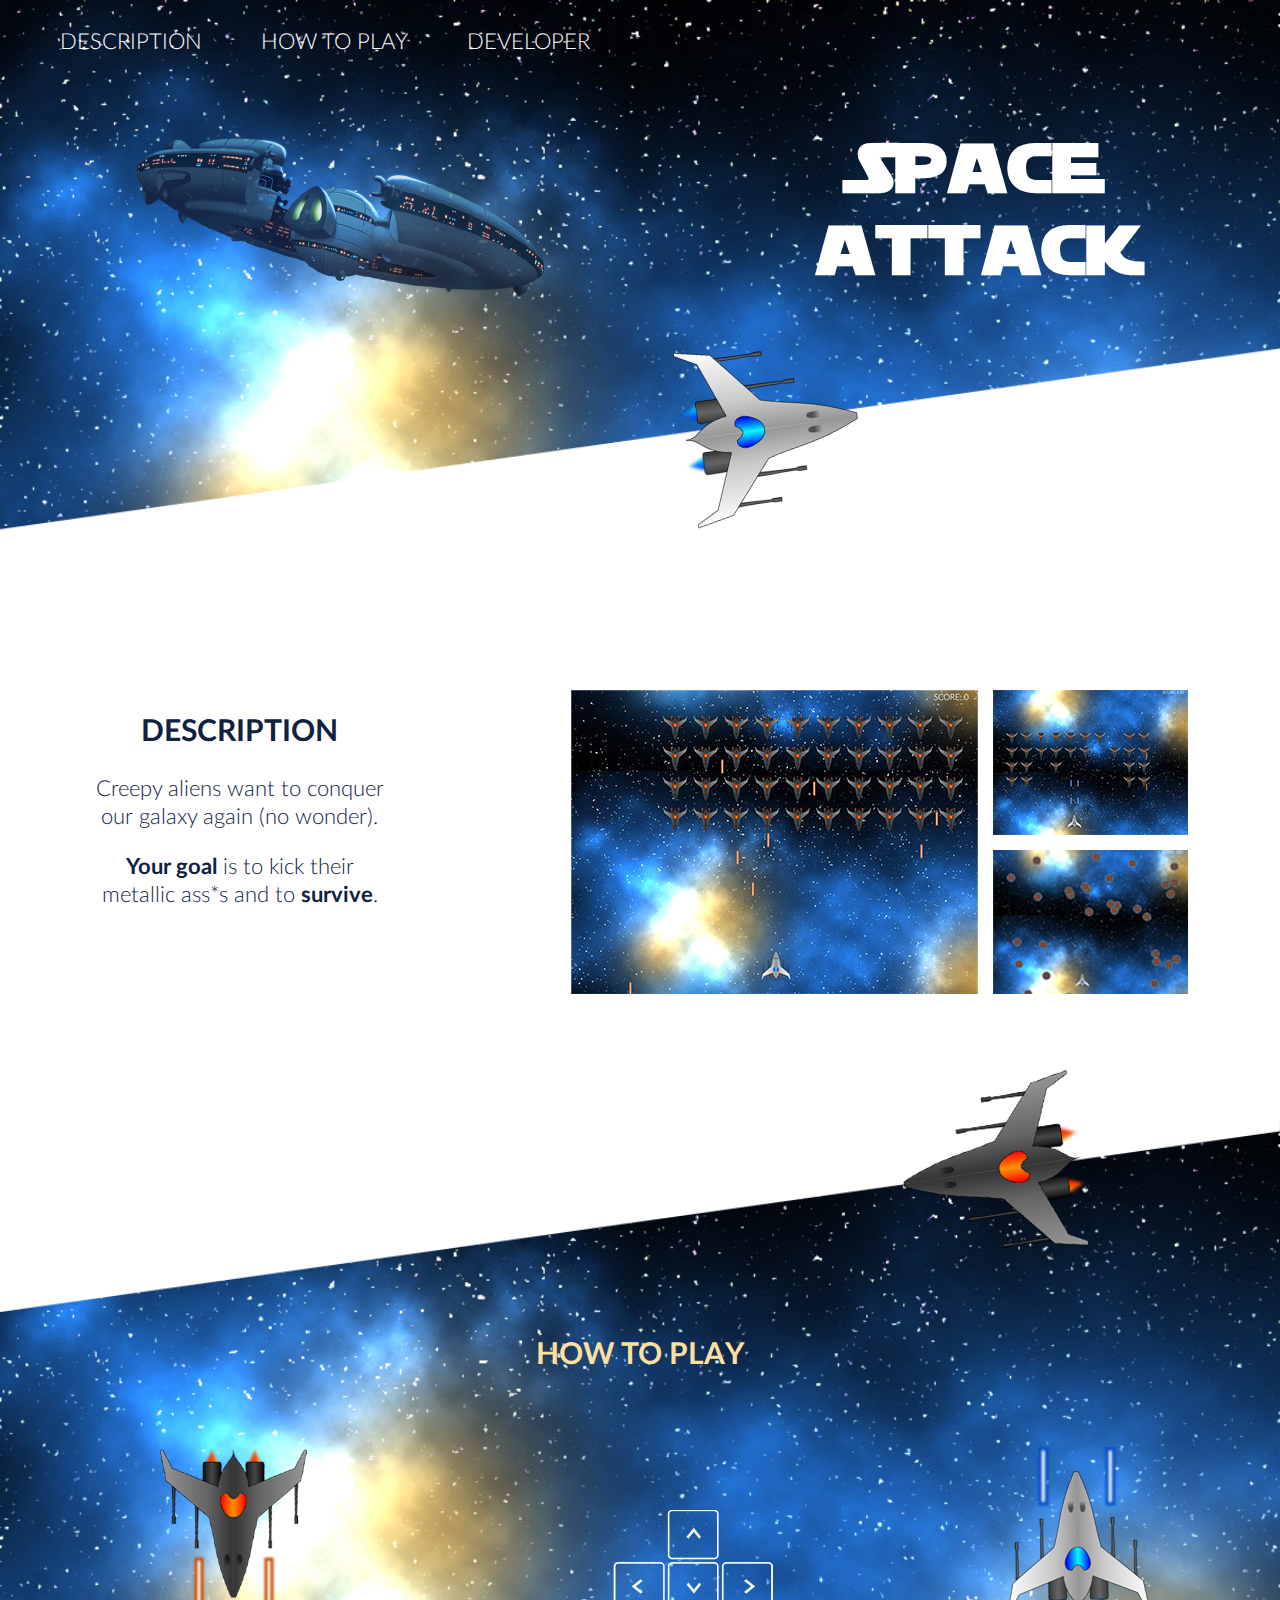
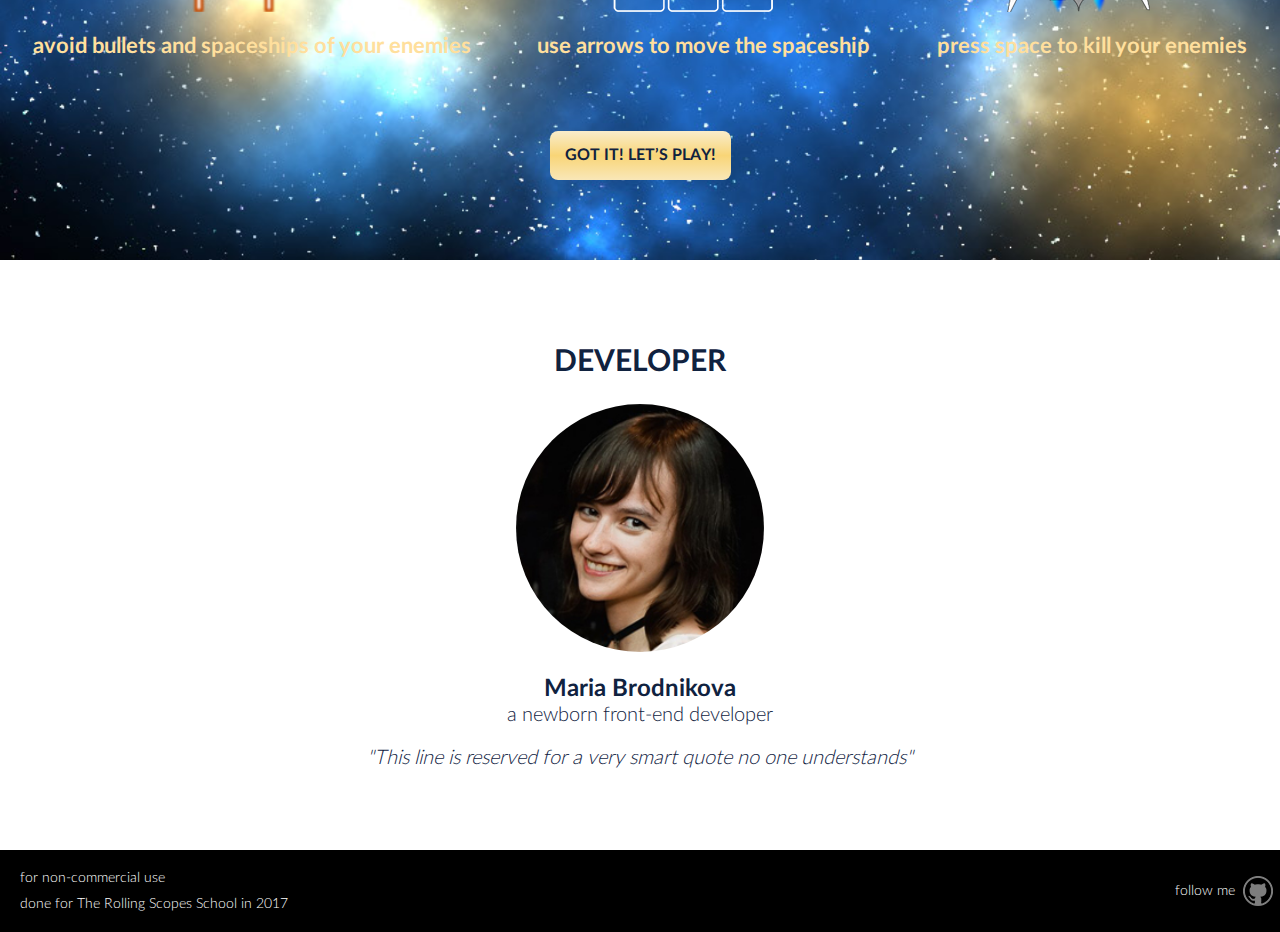
==== index.html @ 5ab7be12 "game demo" ====
<!DOCTYPE html>
<html lang="en">
    <head>
        <meta charset="UTF-8">
        <meta name="viewport"
              content="width=device-width, user-scalable=no, initial-scale=1.0, maximum-scale=1.0, minimum-scale=1.0">
        <meta http-equiv="X-UA-Compatible" content="ie=edge">
        <title>Space Attack</title>
        <link rel="stylesheet" href="css/normalize.css">
        <link rel="stylesheet" href="css/style-index.css">
    </head>
    <body>
        <div class="wrapper">
            <div class="content">
                <header class="main-header">
                    <nav class="main-navigation">
                        <ul class="main-menu-list">
                            <li class="menu-list-item"><a href="#descr">Description</a></li>
                            <li class="menu-list-item"><a href="#rules">How to play</a></li>
                            <li class="menu-list-item"><a href="#developer">Developer</a></li>
                        </ul>
                    </nav>

                    <section class="game-name">
                        <img class="alien-spaceship" src="img/spaceship-header.png" alt="Alien Spaceship">
                        <h1 class="main-caption">Space Attack</h1>
                    </section>
                    <span class="spaceship">spaceship</span>
                    <img class="header-diagonal" src="img/header-diagonal.png" alt="Header separator">
                </header>



                <main class="main-content">
                    <div id="descr" class="description">
                        <section class="description-section">
                            <h2 class="description-caption">Description</h2>
                            <p>Creepy aliens want to conquer our galaxy again (no wonder).</p>
                            <p><span class="goal">Your goal</span> is to kick their metallic ass*s and to <span class="survive">survive</span>.</p>
                        </section>
                        <div id="screenshots" class="game-screenshots">
                            <div class="screenshot main-screen" >
                                <img src="img/main-screenshot.jpg" alt="Screenshot">
                            </div>
                            <div class="flex-screenshots">
                                <div class="screenshot shooting-screen">
                                    <img src="img/shooting-screenshot.jpg" alt="Screenshot">
                                </div>
                                <div class="screenshot aliens-screen">
                                    <img src="img/aliens-screenshot.jpg" alt="Screenshot">
                                </div>
                            </div>
                        </div>
                        <div id="modal-screenshots" class="modal">
                            <div class="modal-content">
                                <button class="close-btn" type="button">Close</button>
                                <div class="slide main-slide visually-hidden">
                                    <img src="img/main-screenshot-large.jpg" alt="Screenshot">
                                </div>
                                <div class="slide shoot-slide visually-hidden">
                                    <img src="img/shooting-screenshot-large.jpg" alt="Screenshot">
                                </div>
                                <div class="slide aliens-slide visually-hidden">
                                    <img src="img/aliens-screenshot-large.jpg" alt="Screenshot">
                                </div>
                            </div>
                            <div class="img-prev">
                                <div class="column">
                                    <img class="main-demo" src="img/main-small.jpg" alt="Screenshot">
                                </div>
                                <div class="column">
                                    <img class="shoot-demo" src="img/shooting-screenshot.jpg" alt="Screenshot">
                                </div>
                                <div class="column">
                                    <img class="aliens-demo" src="img/aliens-screenshot.jpg" alt="Screenshot">
                                </div>
                            </div>
                        </div>
                    </div>

                    <div id="rules" class="game-rules">
                        <img class="rules-diagonal" src="img/rules-diagonal.png" alt="Separator">
                        <span class="enemy-ship">enemy</span>
                        <h2>How to play</h2>
                        <div class="rules">
                            <section class="rule rule-enemies">
                                <p class="img-caption enemies">avoid bullets and spaceships of your enemies</p>
                            </section>
                            <section class="rule rule-keys">
                                <p class="img-caption arrows">use arrows to move the spaceship</p>
                            </section>
                            <section class="rule rule-space">
                                <p class="img-caption space-key">press space to kill your enemies</p>
                            </section>
                        </div>
                        <a class="start-game" href="game.html">Got it! Let’s play!</a>
                    </div>

                    <div id="developer" class="developer-info">
                        <h2 class="developer-caption">Developer</h2>
                        <img class="developer-photo" src="img/developer.jpg" alt="Developer photo">
                        <p class="developer-name info">Maria Brodnikova</p>
                        <p class="developer-about info">a newborn front-end developer</p>
                        <p class="developer-quote info">"This line is reserved for a very smart quote no one understands"</p>
                    </div>
                </main>
            </div>
            <div class="footer">
                <footer class="main-footer">
                    <div>
                        <p class="notification">for non-commercial use</p>
                        <p class="school">done for <a class="rsschool-link" href="https://school.rollingscopes.com/">The Rolling Scopes School</a> in 2017</p>
                    </div>
                    <p class="github-link">follow me<span><a class="developer-link" href="https://github.com/broshkabro">GitHub</a></span></p>
                </footer>
            </div>
        </div>
        <script src="js/img-gallery.js"></script>
    </body>
</html>
---- css/style-index.css ----
@import url("variables.css");
@import url("font-style.css");
@import url("index-body.css");
@import url("index-header.css");
@import url("index-nav.css");
@import url("index-game-name.css");
@import url("description.css");
@import url("image-gallery.css");
@import url("gallery-btns.css");
@import url("game-rules.css");
@import url("developer.css");
@import url("main-footer.css");
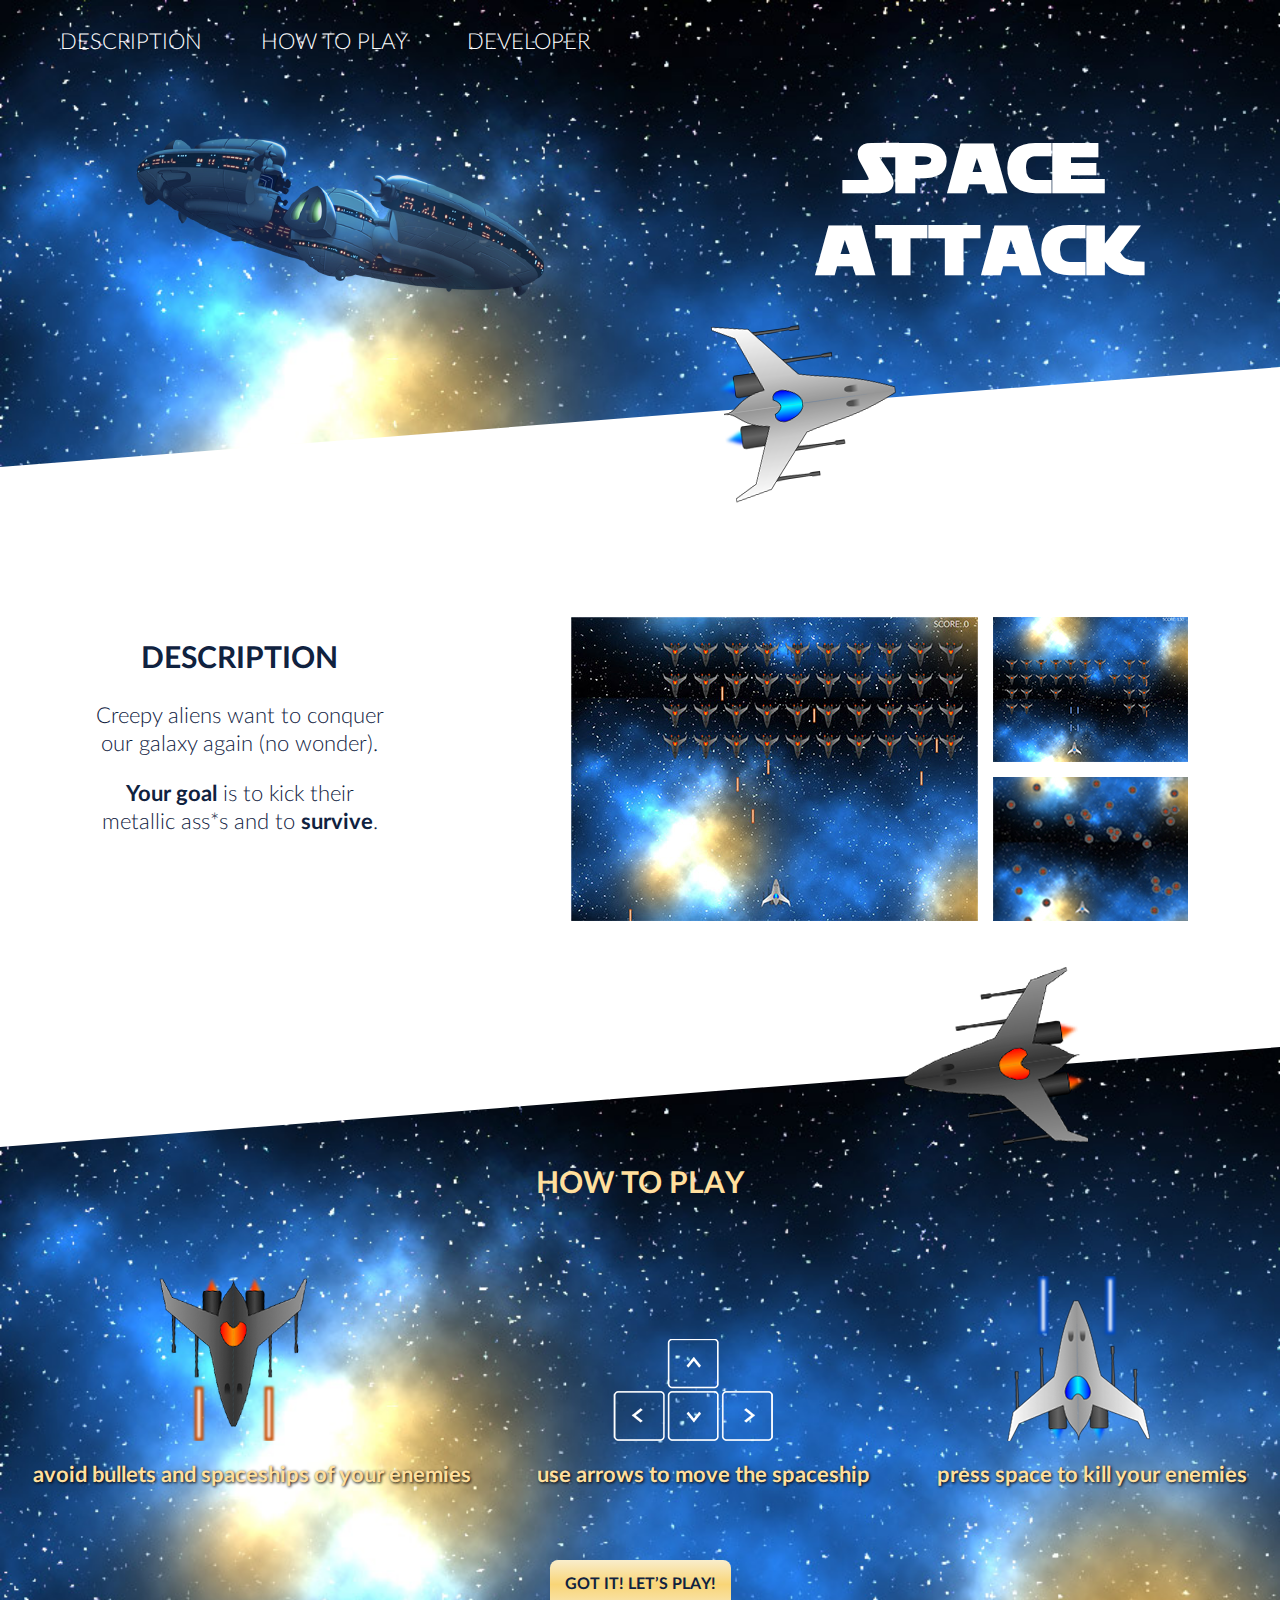
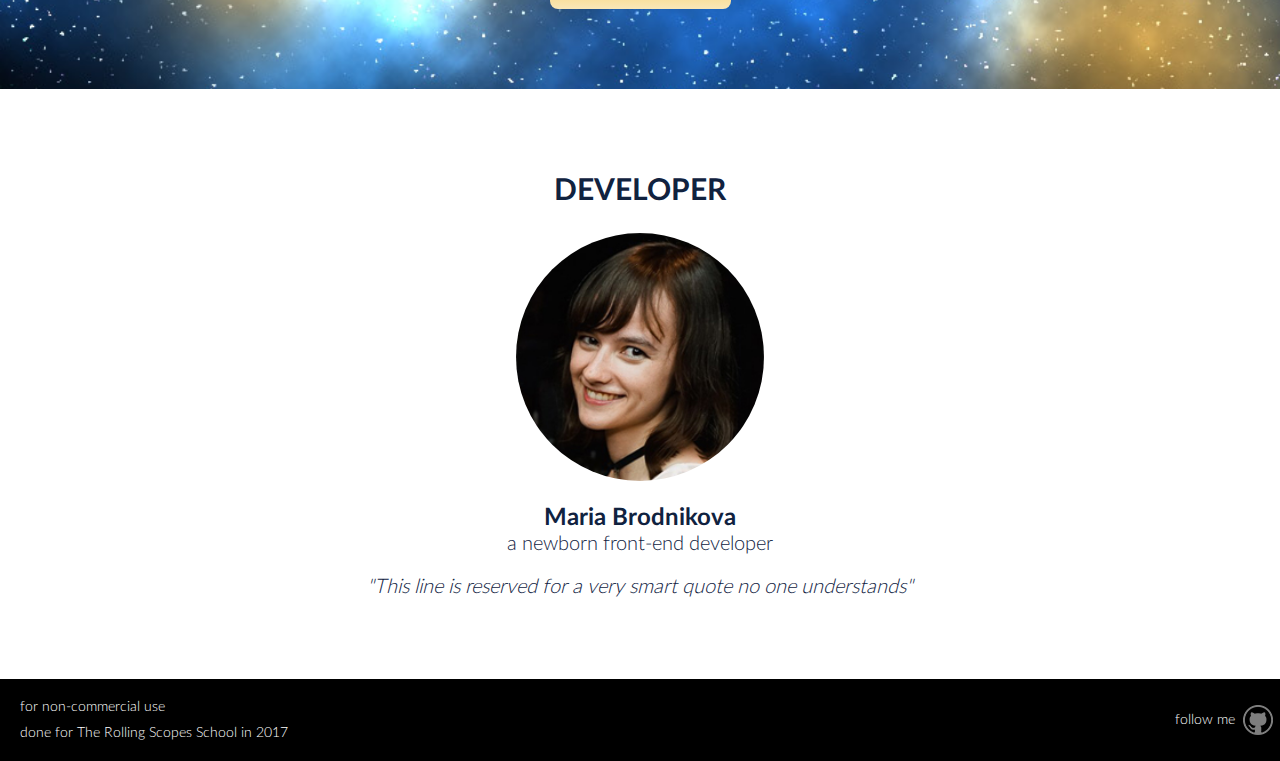
==== commit 3b126ea4: "new event listener, svg separators, text-shadow for rules" ====
--- a/index.html
+++ b/index.html
@@ -26,7 +26,9 @@
                         <h1 class="main-caption">Space Attack</h1>
                     </section>
                     <span class="spaceship">spaceship</span>
-                    <img class="header-diagonal" src="img/header-diagonal.png" alt="Header separator">
+                    <svg class="diagonal-separator" viewBox="0 0 100 100" preserveAspectRatio="none">
+                        <polygon fill="white" points="0,100 100,0 100,100" />
+                    </svg>
                 </header>
 
 
@@ -79,9 +81,11 @@
                     </div>
 
                     <div id="rules" class="game-rules">
-                        <img class="rules-diagonal" src="img/rules-diagonal.png" alt="Separator">
+                        <svg class="rules-separator" viewBox="0 0 100 100" preserveAspectRatio="none">
+                            <polygon fill="white" points="0,100 0,0 100,0" />
+                        </svg>
                         <span class="enemy-ship">enemy</span>
-                        <h2>How to play</h2>
+                        <h2 class="rules-caption">How to play</h2>
                         <div class="rules">
                             <section class="rule rule-enemies">
                                 <p class="img-caption enemies">avoid bullets and spaceships of your enemies</p>
